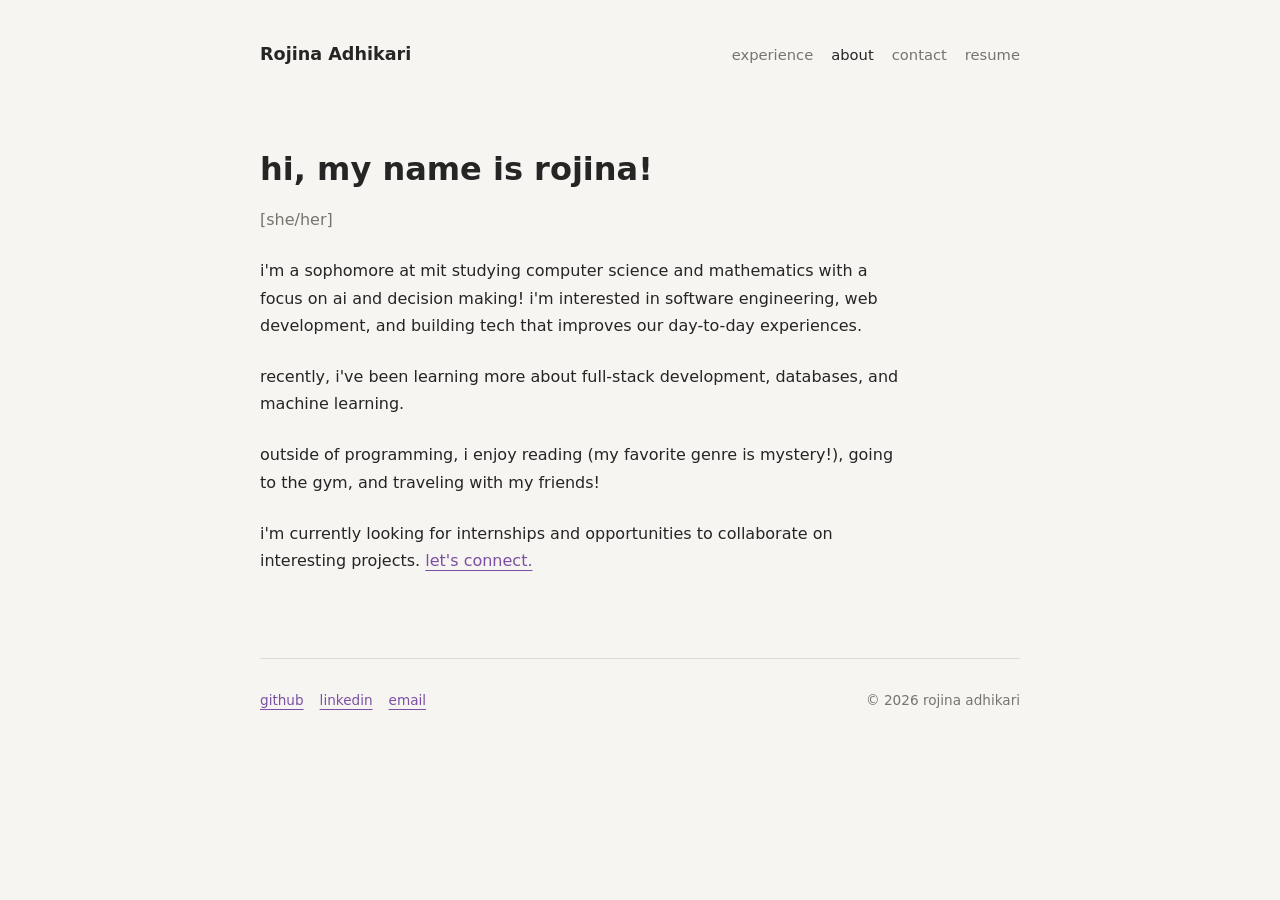
==== about.html @ c8e72c4a "updated portfolio project section" ====
<!DOCTYPE html>
<html lang="en">

<head>
    <meta charset="UTF-8">

    <meta
        name="viewport"
        content="width=device-width, initial-scale=1.0"
    >

    <meta
        name="description"
        content="Rojina Adhikari's portfolio"
    >

    <title>Rojina Adhikari</title>

    <link rel="stylesheet" href="style.css">
    <script src="script.js" defer></script>
</head>

<body>
    <header class="site-header">
        <a class="name" href="index.html">Rojina Adhikari</a>

        <nav aria-label="Main navigation">
            <a href="index.html">experience</a>
            <a href="about.html" aria-current="page">about</a>
            <a href="mailto:rojina@mit.edu">contact</a>
            <a
                href="assets/resume.pdf"
                target="_blank"
                rel="noopener"
            >
                resume
            </a>
        </nav>
    </header>

    <main>
        <section class="about">
            <h1>hi, my name is rojina!</h1>

            <p class="pronouns">[she/her]</p>

            <p>
                i'm a sophomore at mit studying computer science and
                mathematics with a focus on ai and decision making! i'm
                interested in software engineering, web development, and
                building tech that improves our day-to-day experiences.
            </p>

            <p>
                recently, i've been learning more about full-stack development, databases, and machine learning.
            </p>

            <p>
                outside of programming, i enjoy reading (my favorite genre is mystery!), going to the gym, and traveling with my friends!
            </p>

            <p>
                i'm currently looking for internships and opportunities to collaborate on interesting projects.
                <a href="mailto:rojina@mit.edu">let's connect.</a>
            </p>
        </section>
    </main>

    <footer>
        <div class="social-links">
            <a
                href="https://github.com/rojinaadhikarii"
                target="_blank"
                rel="noopener"
            >
                github
            </a>

            <a
                href="https://www.linkedin.com/in/rojinaadhikarii"
                target="_blank"
                rel="noopener"
            >
                linkedin
            </a>

            <a href="mailto:rojina@mit.edu">email</a>
        </div>

        <p>© <span id="year"></span> rojina adhikari</p>
    </footer>
</body>

</html>
---- style.css ----
:root {
    --background: #f7f5f2;
    --text: #252525;
    --muted: #77736d;
    --accent: #7b4fa3;
    --border: #dedbd6;
    --card-hover: #efebe6;
    --focus-ring: rgba(123, 79, 163, 0.25);
    --max-width: 760px;
}

* {
    box-sizing: border-box;
}

html {
    scroll-behavior: smooth;
}

body {
    margin: 0;
    background: var(--background);
    color: var(--text);
    font-family:
        Inter,
        ui-sans-serif,
        system-ui,
        -apple-system,
        BlinkMacSystemFont,
        "Segoe UI",
        sans-serif;
    font-size: 16px;
    line-height: 1.7;
}

a {
    color: var(--accent);
    text-decoration-thickness: 1px;
    text-underline-offset: 4px;
}

a:hover {
    opacity: 0.75;
}

a:focus-visible {
    outline: 3px solid var(--focus-ring);
    outline-offset: 4px;
    border-radius: 3px;
}

/* Center the page content */
.site-header,
main,
footer {
    width: min(calc(100% - 40px), var(--max-width));
    margin-inline: auto;
}

/* Header */
.site-header {
    display: flex;
    align-items: center;
    justify-content: space-between;
    gap: 24px;
    padding: 40px 0 72px;
}

.name {
    color: var(--text);
    font-size: 1.1rem;
    font-weight: 600;
    text-decoration: none;
    white-space: nowrap;
}

nav {
    display: flex;
    flex-wrap: wrap;
    gap: 18px;
}

nav a {
    color: var(--muted);
    font-size: 0.92rem;
    text-decoration: none;
}

nav a:hover,
nav a[aria-current="page"] {
    color: var(--text);
}

/* Introduction */
.intro {
    max-width: 600px;
    margin-bottom: 80px;
    font-size: 1.15rem;
}

.intro-greeting {
    margin-top: 0;
    font-size: 1.35rem;
    font-weight: 600;
}

/* Sections */
section {
    margin-bottom: 84px;
}

h1,
.section-title {
    margin: 0 0 30px;
    font-size: 0.78rem;
    font-weight: 700;
    letter-spacing: 0.13em;
}

/* Regular entries */
.entry {
    padding: 0 0 28px;
}

.entry + .entry {
    padding-top: 28px;
    border-top: 1px solid var(--border);
}

.entry-description {
    margin: 14px 0 0;
}

.entry-meta {
    margin: 5px 0 0;
    color: var(--muted);
    font-size: 0.9rem;
}

/* Project cards */
.project-card {
    position: relative;
    margin: 0 -22px;
    padding: 24px 22px;
    border: 1px solid transparent;
    border-radius: 12px;
    cursor: pointer;
    transition:
        background-color 180ms ease,
        border-color 180ms ease,
        box-shadow 180ms ease,
        transform 180ms ease;
}

/* Divider between project cards */
.project-card + .project-card {
    margin-top: 8px;
}

.project-card:hover,
.project-card:focus-within {
    background: var(--card-hover);
    border-color: var(--border);
    box-shadow: 0 12px 30px rgba(37, 37, 37, 0.08);
    transform: translateY(-3px);
}

/*
The title link's invisible area covers the whole card.
This makes the whole project card clickable.
*/
.project-live-link::after {
    position: absolute;
    inset: 0;
    z-index: 1;
    content: "";
    border-radius: 12px;
}

.entry-heading {
    display: flex;
    align-items: flex-start;
    justify-content: space-between;
    gap: 20px;
}

.project-title {
    margin: 0;
    font-size: 0.9rem;
    font-weight: 700;
    letter-spacing: 0.12em;
}

.project-title a {
    color: var(--text);
    text-decoration: none;
    transition: color 180ms ease;
}

.project-card:hover .project-title a,
.project-card:focus-within .project-title a {
    color: var(--accent);
    opacity: 1;
}

.project-actions {
    position: relative;
    z-index: 2;
    display: flex;
    align-items: center;
    flex-shrink: 0;
    gap: 14px;
    font-size: 0.85rem;
}

.visit-project {
    color: var(--accent);
    opacity: 0;
    transform: translateX(-8px);
    transition:
        opacity 180ms ease,
        transform 180ms ease;
}

.project-card:hover .visit-project,
.project-card:focus-within .visit-project {
    opacity: 1;
    transform: translateX(0);
}

.github-link {
    position: relative;
    z-index: 3;
}

.github-link:hover {
    opacity: 0.65;
}

/* Temporary links that have not been added yet */
.unavailable {
    color: var(--muted);
    cursor: not-allowed;
    text-decoration-style: dotted;
}

.muted-action {
    color: var(--muted);
}

.project-placeholder {
    cursor: default;
}

/* Prevent unavailable cards from looking like active links */
.project-placeholder .project-live-link::after {
    display: none;
}

.project-placeholder:hover {
    transform: none;
    box-shadow: none;
}

/* Experience and education */
#experience .entry-description,
#education .entry-description {
    font-weight: 600;
}

/* Skills */
.skills-grid {
    display: grid;
    grid-template-columns: repeat(3, 1fr);
    gap: 28px;
}

.skill-group h3 {
    margin: 0 0 8px;
    font-size: 0.85rem;
    font-weight: 700;
    letter-spacing: 0.08em;
}

.skill-group p {
    margin: 0;
    color: var(--muted);
}

/* About page */
.about {
    max-width: 640px;
}

.about h1 {
    margin: 0 0 10px;
    font-size: 2rem;
    letter-spacing: normal;
    text-transform: lowercase;
}

.about p {
    margin: 0 0 24px;
}

.pronouns {
    color: var(--muted);
}

/* Footer */
footer {
    display: flex;
    justify-content: space-between;
    gap: 20px;
    padding: 30px 0 40px;
    color: var(--muted);
    font-size: 0.85rem;
    border-top: 1px solid var(--border);
}

footer p {
    margin: 0;
}

.social-links {
    display: flex;
    flex-wrap: wrap;
    gap: 16px;
}

/* Reduced-motion accessibility */
@media (prefers-reduced-motion: reduce) {
    html {
        scroll-behavior: auto;
    }

    .project-card,
    .visit-project,
    .project-title a {
        transition: none;
    }
}

/* Phone layout */
@media (max-width: 600px) {
    .site-header {
        align-items: flex-start;
        flex-direction: column;
        padding: 30px 0 50px;
    }

    nav {
        gap: 14px;
    }

    .intro {
        margin-bottom: 60px;
    }

    section {
        margin-bottom: 64px;
    }

    .project-card {
        margin-inline: -14px;
        padding: 20px 14px;
    }

    .entry-heading {
        flex-direction: column;
        gap: 8px;
    }

    .project-actions {
        justify-content: space-between;
        width: 100%;
    }

    /*
    Hover does not normally exist on phones, so keep the
    project action visible.
    */
    .visit-project {
        opacity: 1;
        transform: none;
    }

    .skills-grid {
        grid-template-columns: 1fr;
        gap: 24px;
    }

    footer {
        flex-direction: column;
    }
}
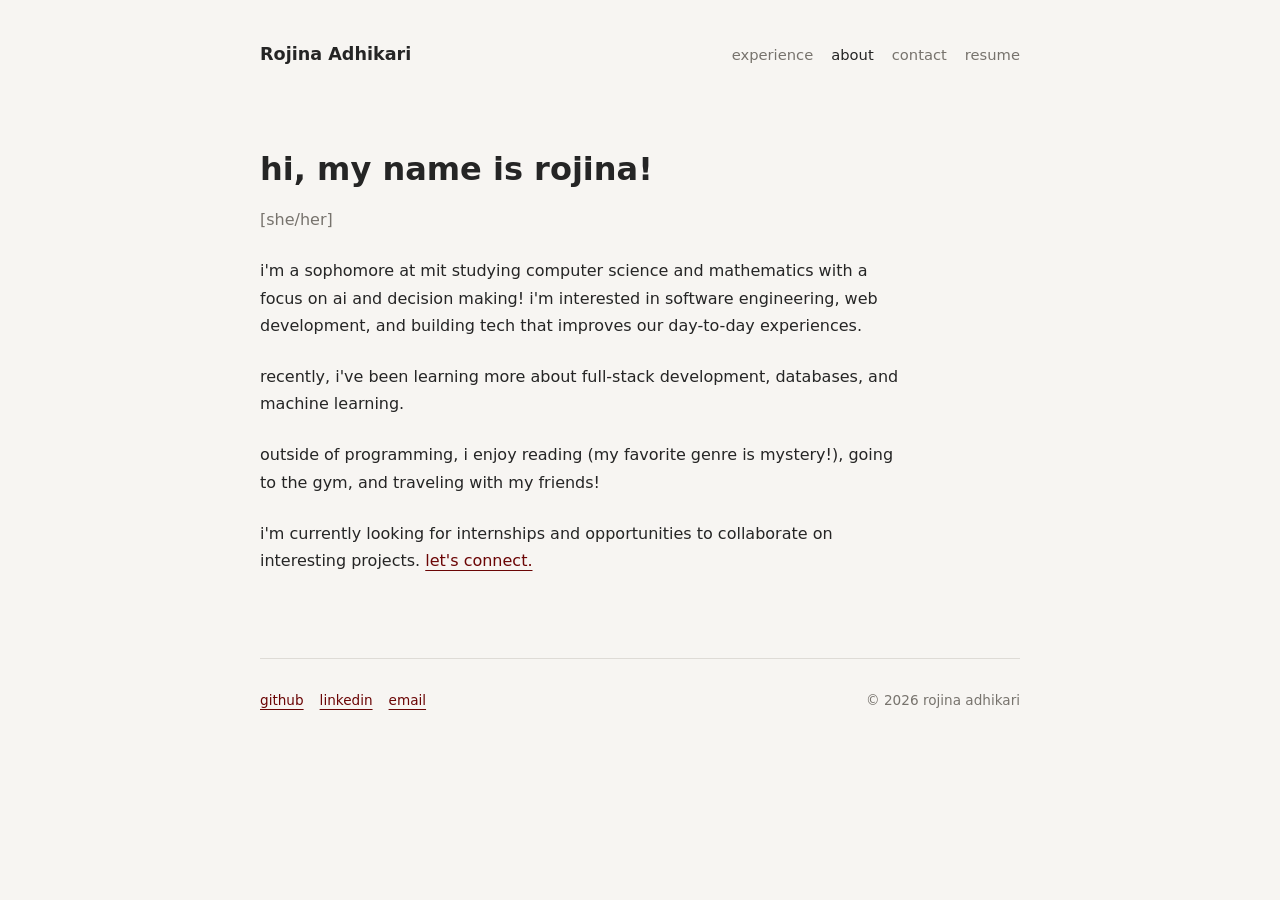
==== commit cd649a80: "Initial portfolio commit" ====
--- a/about.html
+++ b/about.html
@@ -61,7 +61,7 @@
 
             <p>
                 i'm currently looking for internships and opportunities to collaborate on interesting projects.
-                <a href="mailto:rojina@mit.edu">let's connect.</a>
+                <a href="https://www.linkedin.com/in/rojinaadhikarii">let's connect.</a>
             </p>
         </section>
     </main>
--- a/style.css
+++ b/style.css
@@ -2,10 +2,10 @@
     --background: #f7f5f2;
     --text: #252525;
     --muted: #77736d;
-    --accent: #7b4fa3;
+    --accent: #6b0505;
     --border: #dedbd6;
     --card-hover: #efebe6;
-    --focus-ring: rgba(123, 79, 163, 0.25);
+    --focus-ring: rgba(106, 14, 14, 0.803);
     --max-width: 760px;
 }
 
@@ -262,13 +262,13 @@
     box-shadow: none;
 }
 
-/* Experience and education */
+/* experience and education */
 #experience .entry-description,
 #education .entry-description {
     font-weight: 600;
 }
 
-/* Skills */
+/* skills */
 .skills-grid {
     display: grid;
     grid-template-columns: repeat(3, 1fr);
@@ -393,4 +393,80 @@
     footer {
         flex-direction: column;
     }
+}
+
+/* typing effects */
+
+.typing-active::after {
+    content: "|";
+    margin-left: 2px;
+    animation: blink 0.4s infinite;
+}
+
+@keyframes blink {
+    0%,
+    50% {
+        opacity: 1;
+    }
+
+    51%,
+    100% {
+        opacity: 0;
+    }
+}
+
+/* Experience */
+
+.experience-entry {
+    padding: 28px 0;
+}
+
+.experience-entry + .experience-entry {
+    border-top: 1px solid var(--border);
+}
+
+.experience-heading {
+    display: flex;
+    align-items: flex-start;
+    justify-content: space-between;
+    gap: 24px;
+}
+
+.experience-role {
+    margin: 0;
+    font-size: 0.95rem;
+    font-weight: 700;
+    letter-spacing: 0.04em;
+}
+
+.experience-company {
+    margin: 3px 0 0;
+    color: var(--accent);
+    font-size: 0.9rem;
+    font-weight: 500;
+}
+
+.experience-date {
+    flex-shrink: 0;
+    margin: 0;
+    color: var(--muted);
+    font-size: 0.85rem;
+}
+
+.experience-description {
+    max-width: 650px;
+    margin: 14px 0 0;
+}
+
+/* mobile experience layout */
+
+@media (max-width: 600px) {
+    .experience-heading {
+        flex-direction: column;
+        gap: 4px;
+    }
+
+    .experience-date {
+        margin-top: 2px;
+    }
 }
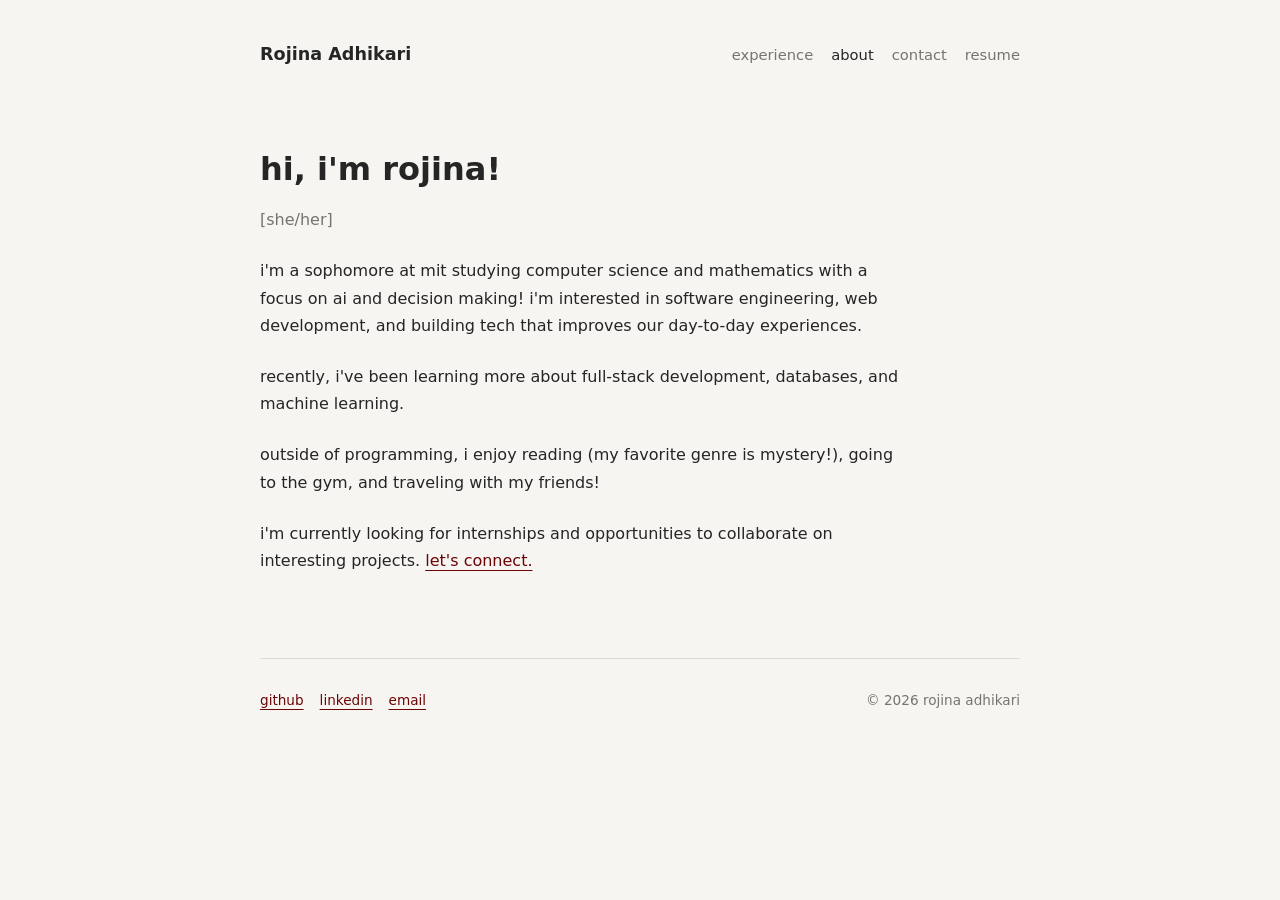
==== commit 62985fe6: "updated project descriptions" ====
--- a/about.html
+++ b/about.html
@@ -21,6 +21,7 @@
 </head>
 
 <body>
+    <!-- header -->
     <header class="site-header">
         <a class="name" href="index.html">Rojina Adhikari</a>
 
@@ -31,16 +32,17 @@
             <a
                 href="assets/resume.pdf"
                 target="_blank"
-                rel="noopener"
+                rel="noopener noreferrer"
             >
                 resume
             </a>
         </nav>
     </header>
 
+    <!-- about -->
     <main>
         <section class="about">
-            <h1>hi, my name is rojina!</h1>
+            <h1>hi, i'm rojina!</h1>
 
             <p class="pronouns">[she/her]</p>
 
@@ -61,17 +63,24 @@
 
             <p>
                 i'm currently looking for internships and opportunities to collaborate on interesting projects.
-                <a href="https://www.linkedin.com/in/rojinaadhikarii">let's connect.</a>
+                <a 
+                    href="https://www.linkedin.com/in/rojinaadhikarii"
+                    target="_blank"
+                    rel="noopener noreferrer"
+                >
+                    let's connect.
+                </a>
             </p>
         </section>
     </main>
 
+    <!-- footer -->
     <footer>
         <div class="social-links">
             <a
                 href="https://github.com/rojinaadhikarii"
                 target="_blank"
-                rel="noopener"
+                rel="noopener noreferrer"
             >
                 github
             </a>
@@ -79,7 +88,7 @@
             <a
                 href="https://www.linkedin.com/in/rojinaadhikarii"
                 target="_blank"
-                rel="noopener"
+                rel="noopener noreferrer"
             >
                 linkedin
             </a>
--- a/style.css
+++ b/style.css
@@ -49,7 +49,7 @@
     border-radius: 3px;
 }
 
-/* Center the page content */
+/* center page content */
 .site-header,
 main,
 footer {
@@ -57,7 +57,7 @@
     margin-inline: auto;
 }
 
-/* Header */
+/* header */
 .site-header {
     display: flex;
     align-items: center;
@@ -91,7 +91,7 @@
     color: var(--text);
 }
 
-/* Introduction */
+/* introduction */
 .intro {
     max-width: 600px;
     margin-bottom: 80px;
@@ -117,7 +117,7 @@
     letter-spacing: 0.13em;
 }
 
-/* Regular entries */
+/* regular entries */
 .entry {
     padding: 0 0 28px;
 }
@@ -137,7 +137,7 @@
     font-size: 0.9rem;
 }
 
-/* Project cards */
+/* project cards */
 .project-card {
     position: relative;
     margin: 0 -22px;
@@ -152,7 +152,7 @@
         transform 180ms ease;
 }
 
-/* Divider between project cards */
+/* divider between project cards */
 .project-card + .project-card {
     margin-top: 8px;
 }
@@ -166,8 +166,7 @@
 }
 
 /*
-The title link's invisible area covers the whole card.
-This makes the whole project card clickable.
+make project card clickable.
 */
 .project-live-link::after {
     position: absolute;
@@ -237,7 +236,6 @@
     opacity: 0.65;
 }
 
-/* Temporary links that have not been added yet */
 .unavailable {
     color: var(--muted);
     cursor: not-allowed;
@@ -252,7 +250,7 @@
     cursor: default;
 }
 
-/* Prevent unavailable cards from looking like active links */
+/* prevent unavailable cards from looking like active links */
 .project-placeholder .project-live-link::after {
     display: none;
 }
@@ -287,7 +285,7 @@
     color: var(--muted);
 }
 
-/* About page */
+/* about page */
 .about {
     max-width: 640px;
 }
@@ -307,7 +305,7 @@
     color: var(--muted);
 }
 
-/* Footer */
+/* footer */
 footer {
     display: flex;
     justify-content: space-between;
@@ -328,7 +326,7 @@
     gap: 16px;
 }
 
-/* Reduced-motion accessibility */
+/* reduced-motion accessibility */
 @media (prefers-reduced-motion: reduce) {
     html {
         scroll-behavior: auto;
@@ -341,7 +339,7 @@
     }
 }
 
-/* Phone layout */
+/* phone layout */
 @media (max-width: 600px) {
     .site-header {
         align-items: flex-start;
@@ -376,10 +374,7 @@
         width: 100%;
     }
 
-    /*
-    Hover does not normally exist on phones, so keep the
-    project action visible.
-    */
+
     .visit-project {
         opacity: 1;
         transform: none;
@@ -415,7 +410,7 @@
     }
 }
 
-/* Experience */
+/* experience */
 
 .experience-entry {
     padding: 28px 0;
@@ -458,7 +453,7 @@
     margin: 14px 0 0;
 }
 
-/* mobile experience layout */
+/* phone layout */
 
 @media (max-width: 600px) {
     .experience-heading {
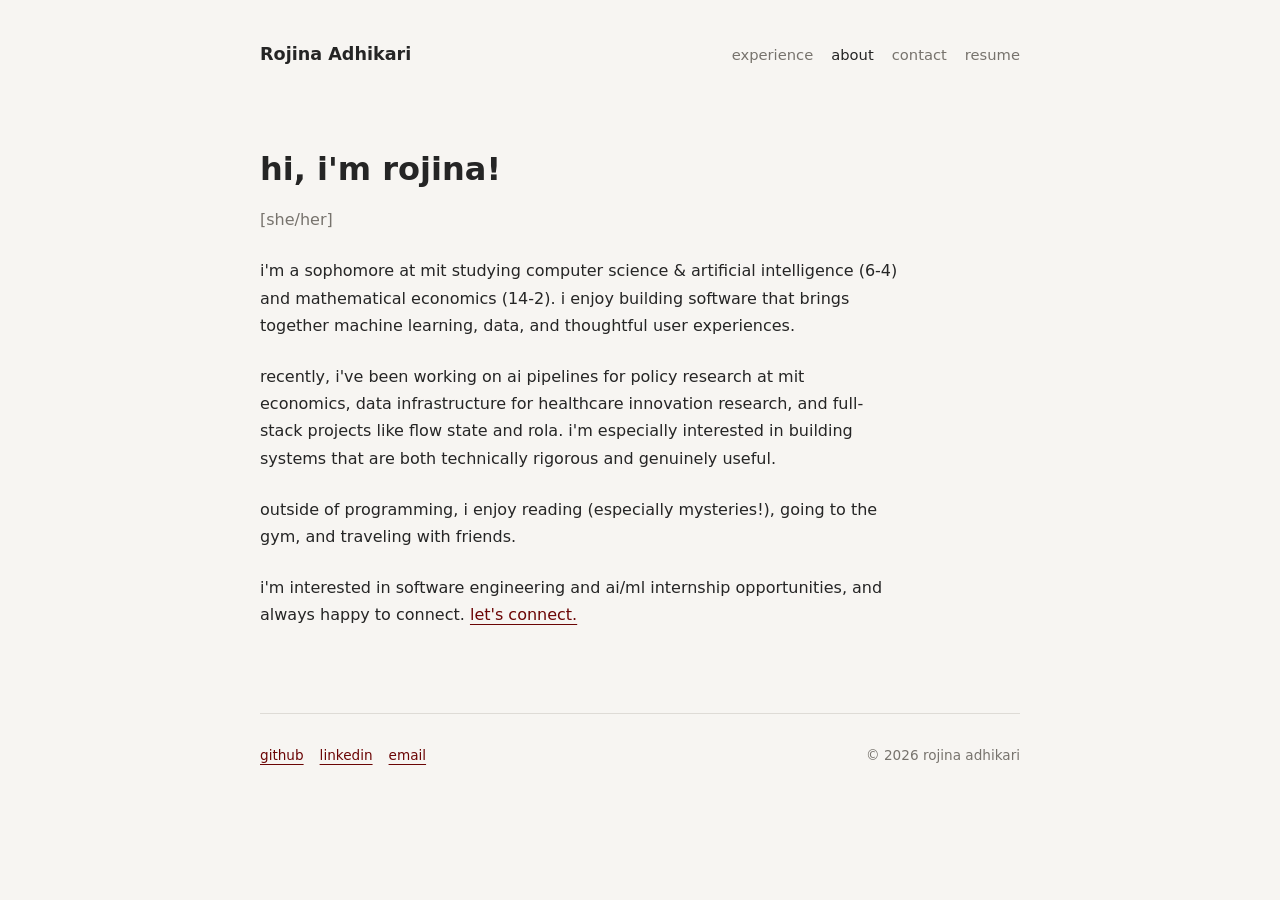
==== commit 1b4f87b6: "Update portfolio content and experience" ====
--- a/about.html
+++ b/about.html
@@ -1,103 +1,53 @@
 <!DOCTYPE html>
+
 <html lang="en">
-
 <head>
-    <meta charset="UTF-8">
-
-    <meta
-        name="viewport"
-        content="width=device-width, initial-scale=1.0"
-    >
-
-    <meta
-        name="description"
-        content="Rojina Adhikari's portfolio"
-    >
-
-    <title>Rojina Adhikari</title>
-
-    <link rel="stylesheet" href="style.css">
-    <script src="script.js" defer></script>
+<meta charset="utf-8"/>
+<meta content="width=device-width, initial-scale=1.0" name="viewport"/>
+<meta content="Rojina Adhikari's portfolio" name="description"/>
+<title>Rojina Adhikari</title>
+<link href="style.css" rel="stylesheet"/>
+<script defer="" src="script.js"></script>
 </head>
-
 <body>
-    <!-- header -->
-    <header class="site-header">
-        <a class="name" href="index.html">Rojina Adhikari</a>
-
-        <nav aria-label="Main navigation">
-            <a href="index.html">experience</a>
-            <a href="about.html" aria-current="page">about</a>
-            <a href="mailto:rojina@mit.edu">contact</a>
-            <a
-                href="assets/resume.pdf"
-                target="_blank"
-                rel="noopener noreferrer"
-            >
+<!-- header -->
+<header class="site-header">
+<a class="name" href="index.html">Rojina Adhikari</a>
+<nav aria-label="Main navigation">
+<a href="index.html">experience</a>
+<a aria-current="page" href="about.html">about</a>
+<a href="mailto:rojina@mit.edu">contact</a>
+<a href="assets/resume.pdf" rel="noopener noreferrer" target="_blank">
                 resume
             </a>
-        </nav>
-    </header>
-
-    <!-- about -->
-    <main>
-        <section class="about">
-            <h1>hi, i'm rojina!</h1>
-
-            <p class="pronouns">[she/her]</p>
-
-            <p>
-                i'm a sophomore at mit studying computer science and
-                mathematics with a focus on ai and decision making! i'm
-                interested in software engineering, web development, and
-                building tech that improves our day-to-day experiences.
-            </p>
-
-            <p>
-                recently, i've been learning more about full-stack development, databases, and machine learning.
-            </p>
-
-            <p>
-                outside of programming, i enjoy reading (my favorite genre is mystery!), going to the gym, and traveling with my friends!
-            </p>
-
-            <p>
-                i'm currently looking for internships and opportunities to collaborate on interesting projects.
-                <a 
-                    href="https://www.linkedin.com/in/rojinaadhikarii"
-                    target="_blank"
-                    rel="noopener noreferrer"
-                >
+</nav>
+</header>
+<!-- about -->
+<main>
+<section class="about">
+<h1>hi, i'm rojina!</h1>
+<p class="pronouns">[she/her]</p>
+<p>i'm a sophomore at mit studying computer science &amp; artificial intelligence (6-4) and mathematical economics (14-2). i enjoy building software that brings together machine learning, data, and thoughtful user experiences.</p>
+<p>recently, i've been working on ai pipelines for policy research at mit economics, data infrastructure for healthcare innovation research, and full-stack projects like flow state and rola. i'm especially interested in building systems that are both technically rigorous and genuinely useful.</p>
+<p>outside of programming, i enjoy reading (especially mysteries!), going to the gym, and traveling with friends.</p>
+<p>i'm interested in software engineering and ai/ml internship opportunities, and always happy to connect. <a href="https://www.linkedin.com/in/rojinaadhikarii" rel="noopener noreferrer" target="_blank">
                     let's connect.
                 </a>
-            </p>
-        </section>
-    </main>
-
-    <!-- footer -->
-    <footer>
-        <div class="social-links">
-            <a
-                href="https://github.com/rojinaadhikarii"
-                target="_blank"
-                rel="noopener noreferrer"
-            >
+</p>
+</section>
+</main>
+<!-- footer -->
+<footer>
+<div class="social-links">
+<a href="https://github.com/rojinaadhikarii" rel="noopener noreferrer" target="_blank">
                 github
             </a>
-
-            <a
-                href="https://www.linkedin.com/in/rojinaadhikarii"
-                target="_blank"
-                rel="noopener noreferrer"
-            >
+<a href="https://www.linkedin.com/in/rojinaadhikarii" rel="noopener noreferrer" target="_blank">
                 linkedin
             </a>
-
-            <a href="mailto:rojina@mit.edu">email</a>
-        </div>
-
-        <p>© <span id="year"></span> rojina adhikari</p>
-    </footer>
+<a href="mailto:rojina@mit.edu">email</a>
+</div>
+<p>© <span id="year"></span> rojina adhikari</p>
+</footer>
 </body>
-
 </html>
